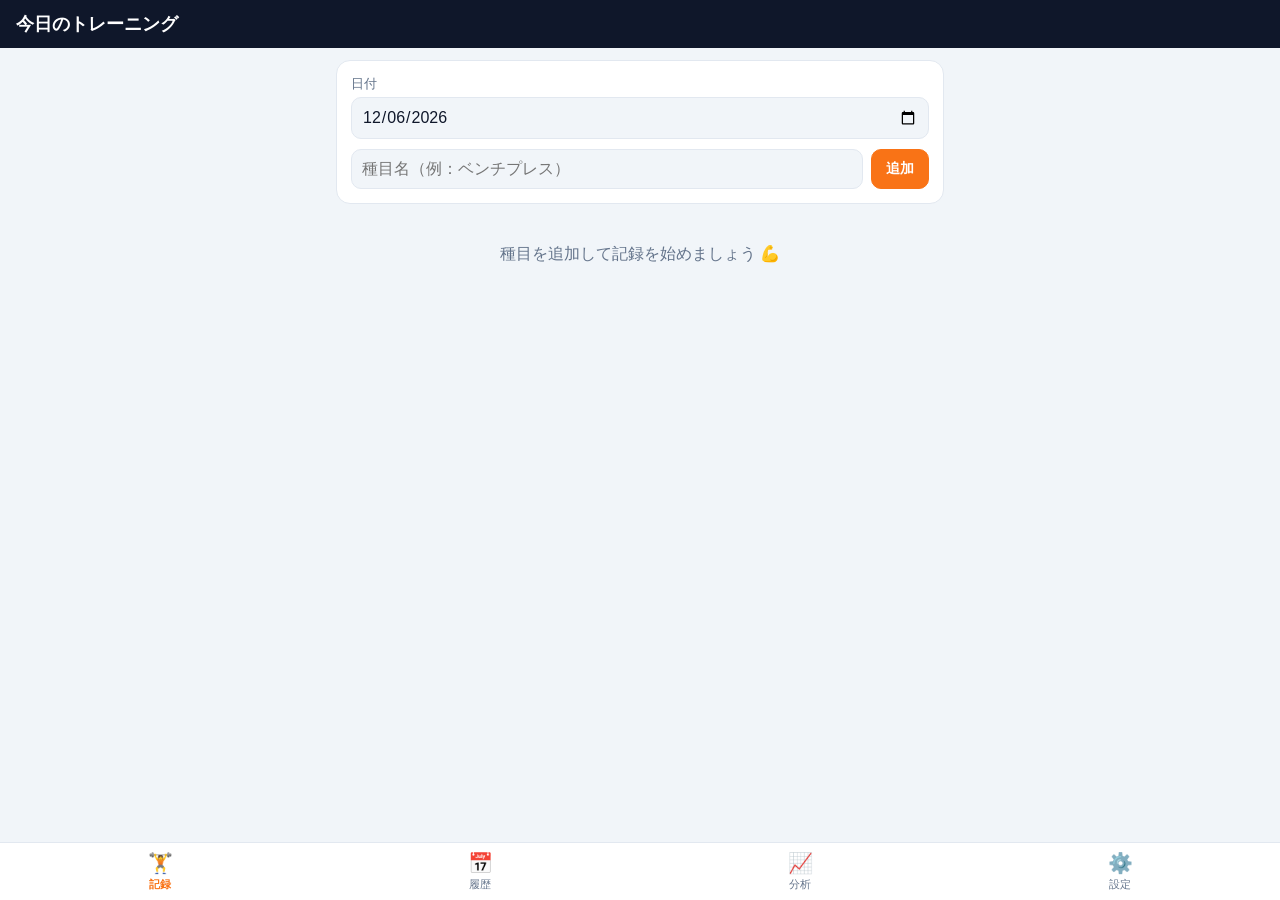
==== workout-app/index.html @ 1cf152ed "Add workout tracker web app Mobile-friendly PWA for logging sets, rest timer, history and per-exerci" ====
<!doctype html>
<html lang="ja">
<head>
  <meta charset="utf-8">
  <meta name="viewport" content="width=device-width, initial-scale=1, viewport-fit=cover">
  <meta name="theme-color" content="#0f172a">
  <title>筋トレ記録</title>
  <link rel="manifest" href="manifest.json">
  <link rel="icon" href="icon.svg" type="image/svg+xml">
  <link rel="apple-touch-icon" href="icon.svg">
  <link rel="stylesheet" href="style.css">
</head>
<body>
  <header class="topbar">
    <h1 id="view-title">今日のトレーニング</h1>
  </header>

  <main>
    <!-- 記録 -->
    <section id="view-today" class="view active">
      <div class="card">
        <label class="field">
          <span>日付</span>
          <input type="date" id="workout-date">
        </label>
        <div class="row">
          <input list="exercise-list" id="exercise-input" placeholder="種目名（例：ベンチプレス）" autocomplete="off">
          <button id="add-exercise" class="btn primary">追加</button>
        </div>
        <datalist id="exercise-list"></datalist>
      </div>

      <div id="today-entries"></div>
      <p id="today-empty" class="empty">種目を追加して記録を始めましょう 💪</p>
    </section>

    <!-- 履歴 -->
    <section id="view-history" class="view">
      <div id="history-list"></div>
      <p id="history-empty" class="empty">まだ記録がありません</p>
    </section>

    <!-- 分析 -->
    <section id="view-stats" class="view">
      <div class="card">
        <label class="field">
          <span>種目</span>
          <select id="stats-exercise"></select>
        </label>
        <div class="stat-grid">
          <div class="stat"><span class="stat-label">最大重量</span><span id="stat-max" class="stat-value">-</span></div>
          <div class="stat"><span class="stat-label">推定1RM</span><span id="stat-1rm" class="stat-value">-</span></div>
          <div class="stat"><span class="stat-label">実施回数</span><span id="stat-sessions" class="stat-value">-</span></div>
          <div class="stat"><span class="stat-label">総ボリューム</span><span id="stat-volume" class="stat-value">-</span></div>
        </div>
      </div>
      <div class="card">
        <h2 class="card-title">推定1RMの推移</h2>
        <canvas id="stats-chart" height="220"></canvas>
        <p id="chart-empty" class="empty small">データが2日分以上になるとグラフが表示されます</p>
      </div>
      <div class="card">
        <h2 class="card-title">直近7日間</h2>
        <div class="stat-grid">
          <div class="stat"><span class="stat-label">トレーニング日数</span><span id="week-days" class="stat-value">-</span></div>
          <div class="stat"><span class="stat-label">総セット数</span><span id="week-sets" class="stat-value">-</span></div>
        </div>
      </div>
    </section>

    <!-- 設定 -->
    <section id="view-settings" class="view">
      <div class="card">
        <h2 class="card-title">レストタイマー</h2>
        <label class="field">
          <span>デフォルト秒数</span>
          <input type="number" id="rest-default" min="10" max="600" step="10">
        </label>
        <label class="field checkbox">
          <input type="checkbox" id="rest-auto">
          <span>セット完了時に自動でタイマー開始</span>
        </label>
      </div>
      <div class="card">
        <h2 class="card-title">データ</h2>
        <p class="note">データはこの端末のブラウザ内にだけ保存されます。機種変更前などにはバックアップしてください。</p>
        <div class="row wrap">
          <button id="export-data" class="btn">バックアップを保存</button>
          <label class="btn">
            バックアップを読み込む
            <input type="file" id="import-data" accept="application/json" hidden>
          </label>
          <button id="clear-data" class="btn danger">全データ削除</button>
        </div>
      </div>
    </section>
  </main>

  <!-- レストタイマー -->
  <div id="timer" class="timer hidden">
    <button id="timer-minus" class="btn small">-15</button>
    <span id="timer-display">1:30</span>
    <button id="timer-plus" class="btn small">+15</button>
    <button id="timer-stop" class="btn small">停止</button>
  </div>

  <nav class="tabbar">
    <button data-view="today" class="tab active"><span>🏋️</span>記録</button>
    <button data-view="history" class="tab"><span>📅</span>履歴</button>
    <button data-view="stats" class="tab"><span>📈</span>分析</button>
    <button data-view="settings" class="tab"><span>⚙️</span>設定</button>
  </nav>

  <script src="app.js"></script>
</body>
</html>
---- workout-app/style.css ----
:root {
  --bg: #f1f5f9;
  --surface: #ffffff;
  --text: #0f172a;
  --muted: #64748b;
  --border: #e2e8f0;
  --primary: #f97316;
  --primary-text: #ffffff;
  --done: #dcfce7;
  --danger: #dc2626;
  --topbar: #0f172a;
  --topbar-text: #ffffff;
}

@media (prefers-color-scheme: dark) {
  :root {
    --bg: #0b1120;
    --surface: #1e293b;
    --text: #e2e8f0;
    --muted: #94a3b8;
    --border: #334155;
    --done: #14532d;
    --topbar: #020617;
  }
}

* { box-sizing: border-box; }

body {
  margin: 0;
  font-family: -apple-system, BlinkMacSystemFont, "Hiragino Sans", "Noto Sans JP", sans-serif;
  background: var(--bg);
  color: var(--text);
  padding-bottom: calc(72px + env(safe-area-inset-bottom));
}

.topbar {
  position: sticky;
  top: 0;
  z-index: 10;
  background: var(--topbar);
  color: var(--topbar-text);
  padding: calc(12px + env(safe-area-inset-top)) 16px 12px;
}
.topbar h1 { margin: 0; font-size: 18px; }

main { max-width: 640px; margin: 0 auto; padding: 12px 16px 80px; }

.view { display: none; }
.view.active { display: block; }

.card {
  background: var(--surface);
  border: 1px solid var(--border);
  border-radius: 14px;
  padding: 14px;
  margin-bottom: 12px;
}
.card-title { font-size: 15px; margin: 0 0 10px; }

.row { display: flex; gap: 8px; align-items: center; }
.row.wrap { flex-wrap: wrap; }

.field { display: flex; flex-direction: column; gap: 4px; margin-bottom: 10px; font-size: 13px; color: var(--muted); }
.field.checkbox { flex-direction: row; align-items: center; gap: 8px; color: var(--text); }

input, select {
  font: inherit;
  font-size: 16px; /* iOSのズーム防止 */
  color: var(--text);
  background: var(--bg);
  border: 1px solid var(--border);
  border-radius: 10px;
  padding: 10px;
  min-width: 0;
}
.row > input { flex: 1; }

.btn {
  font: inherit;
  font-size: 14px;
  border: 1px solid var(--border);
  background: var(--surface);
  color: var(--text);
  border-radius: 10px;
  padding: 10px 14px;
  cursor: pointer;
  white-space: nowrap;
}
.btn.primary { background: var(--primary); border-color: var(--primary); color: var(--primary-text); font-weight: bold; }
.btn.danger { color: var(--danger); border-color: var(--danger); }
.btn.small { padding: 6px 10px; font-size: 13px; }
.btn.ghost { border: none; background: none; color: var(--muted); }

.empty { text-align: center; color: var(--muted); padding: 24px 0; }
.empty.small { padding: 8px 0; font-size: 13px; }
.note { font-size: 13px; color: var(--muted); margin-top: 0; }

/* 種目カード */
.entry-head { display: flex; justify-content: space-between; align-items: center; margin-bottom: 4px; }
.entry-name { font-weight: bold; font-size: 16px; }
.entry-prev { font-size: 12px; color: var(--muted); margin-bottom: 8px; }

.set-row {
  display: grid;
  grid-template-columns: 28px 1fr 1fr 44px 32px;
  gap: 6px;
  align-items: center;
  padding: 4px;
  border-radius: 8px;
}
.set-row.done { background: var(--done); }
.set-row input { padding: 8px; text-align: center; width: 100%; }
.set-num { text-align: center; color: var(--muted); font-size: 13px; }
.set-labels { font-size: 11px; color: var(--muted); }
.set-labels span { text-align: center; }
.check {
  width: 40px; height: 36px;
  border-radius: 8px;
  border: 1px solid var(--border);
  background: var(--surface);
  font-size: 16px;
  cursor: pointer;
}
.set-row.done .check { background: #16a34a; color: #fff; border-color: #16a34a; }
.remove { border: none; background: none; color: var(--muted); font-size: 16px; cursor: pointer; }

.entry-actions { display: flex; gap: 8px; margin-top: 8px; }

/* 履歴 */
.history-day summary { cursor: pointer; list-style: none; display: flex; justify-content: space-between; }
.history-day summary::-webkit-details-marker { display: none; }
.history-date { font-weight: bold; }
.history-meta { color: var(--muted); font-size: 13px; }
.history-ex { margin-top: 10px; font-size: 14px; }
.history-ex strong { display: block; }
.history-sets { color: var(--muted); }

/* 分析 */
.stat-grid { display: grid; grid-template-columns: 1fr 1fr; gap: 8px; }
.stat { background: var(--bg); border-radius: 10px; padding: 10px; display: flex; flex-direction: column; }
.stat-label { font-size: 12px; color: var(--muted); }
.stat-value { font-size: 20px; font-weight: bold; }
canvas { width: 100%; display: block; }

/* タイマー */
.timer {
  position: fixed;
  left: 50%;
  transform: translateX(-50%);
  bottom: calc(80px + env(safe-area-inset-bottom));
  background: var(--topbar);
  color: #fff;
  border-radius: 999px;
  padding: 8px 12px;
  display: flex;
  align-items: center;
  gap: 8px;
  box-shadow: 0 6px 20px rgba(0,0,0,.25);
  z-index: 20;
}
.timer.hidden { display: none; }
.timer.finished { background: var(--primary); }
#timer-display { font-size: 22px; font-weight: bold; font-variant-numeric: tabular-nums; min-width: 60px; text-align: center; }

/* タブバー */
.tabbar {
  position: fixed;
  bottom: 0; left: 0; right: 0;
  display: flex;
  background: var(--surface);
  border-top: 1px solid var(--border);
  padding-bottom: env(safe-area-inset-bottom);
  z-index: 10;
}
.tab {
  flex: 1;
  border: none;
  background: none;
  color: var(--muted);
  font: inherit;
  font-size: 11px;
  padding: 8px 0;
  display: flex;
  flex-direction: column;
  align-items: center;
  gap: 2px;
  cursor: pointer;
}
.tab span { font-size: 20px; }
.tab.active { color: var(--primary); font-weight: bold; }
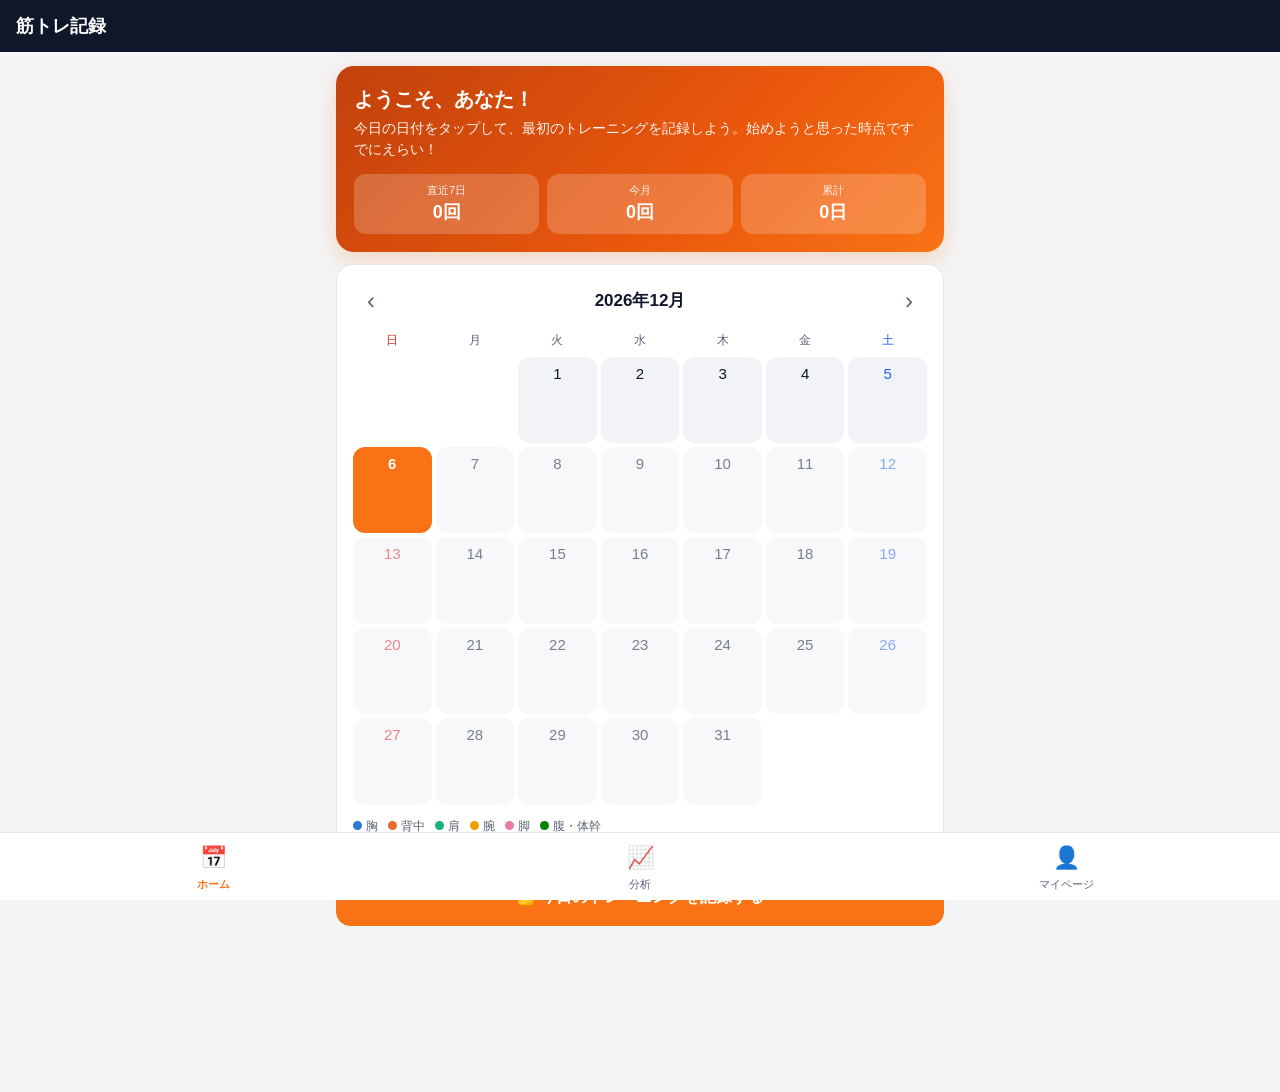
==== commit 57032da8: "Rebuild workout app: calendar, body-part picker, exercise demos, daily memo, calories, coaching - Ca" ====
--- a/workout-app/index.html
+++ b/workout-app/index.html
@@ -4,6 +4,8 @@
   <meta charset="utf-8">
   <meta name="viewport" content="width=device-width, initial-scale=1, viewport-fit=cover">
   <meta name="theme-color" content="#0f172a">
+  <meta name="apple-mobile-web-app-capable" content="yes">
+  <meta name="apple-mobile-web-app-title" content="筋トレ記録">
   <title>筋トレ記録</title>
   <link rel="manifest" href="manifest.json">
   <link rel="icon" href="icon.svg" type="image/svg+xml">
@@ -12,105 +14,219 @@
 </head>
 <body>
   <header class="topbar">
-    <h1 id="view-title">今日のトレーニング</h1>
+    <button id="back-btn" class="back-btn" hidden aria-label="カレンダーに戻る">‹ カレンダー</button>
+    <h1 id="view-title">筋トレ記録</h1>
   </header>
 
   <main>
-    <!-- 記録 -->
-    <section id="view-today" class="view active">
-      <div class="card">
-        <label class="field">
-          <span>日付</span>
-          <input type="date" id="workout-date">
-        </label>
-        <div class="row">
-          <input list="exercise-list" id="exercise-input" placeholder="種目名（例：ベンチプレス）" autocomplete="off">
-          <button id="add-exercise" class="btn primary">追加</button>
-        </div>
-        <datalist id="exercise-list"></datalist>
-      </div>
-
-      <div id="today-entries"></div>
-      <p id="today-empty" class="empty">種目を追加して記録を始めましょう 💪</p>
-    </section>
-
-    <!-- 履歴 -->
-    <section id="view-history" class="view">
-      <div id="history-list"></div>
-      <p id="history-empty" class="empty">まだ記録がありません</p>
+    <!-- ホーム：カレンダー -->
+    <section id="view-home" class="view active">
+      <div class="hero">
+        <p id="home-hero-big" class="hero-big"></p>
+        <p id="home-hero-small" class="hero-small"></p>
+        <div class="hero-stats">
+          <div><span>直近7日</span><strong id="home-week">-</strong></div>
+          <div><span>今月</span><strong id="home-month">-</strong></div>
+          <div><span>累計</span><strong id="home-total">-</strong></div>
+        </div>
+      </div>
+
+      <div class="card calendar">
+        <div class="cal-head">
+          <button id="cal-prev" class="btn ghost" aria-label="前の月">‹</button>
+          <h2 id="cal-title"></h2>
+          <button id="cal-next" class="btn ghost" aria-label="次の月">›</button>
+        </div>
+        <div id="cal-grid" class="cal-grid"></div>
+        <div id="legend" class="legend"></div>
+      </div>
+
+      <button id="cal-today" class="btn primary big">💪 今日のトレーニングを記録する</button>
+    </section>
+
+    <!-- 1日の画面 -->
+    <section id="view-day" class="view">
+      <div id="day-banner" class="day-banner"></div>
+      <div class="seg">
+        <button class="seg-btn active" data-seg="train">💪 トレーニング</button>
+        <button class="seg-btn" data-seg="memo">📝 メモ・カロリー</button>
+      </div>
+
+      <div id="day-train">
+        <h2 class="section-title">部位を選ぶ</h2>
+        <div id="part-grid" class="part-grid"></div>
+        <h2 class="section-title">記録</h2>
+        <div id="entries"></div>
+        <p id="entries-empty" class="empty">上の部位をタップして種目を追加しよう！</p>
+      </div>
+
+      <div id="day-memo" hidden>
+        <div class="card">
+          <h2 class="card-title">⚡ 消費カロリー・代謝</h2>
+          <div id="energy"></div>
+        </div>
+
+        <div class="card">
+          <h2 class="card-title">⚖️ 体重</h2>
+          <label class="field inline"><input type="number" id="memo-weight" inputmode="decimal" step="0.1" min="0" placeholder="例：65.0"><span>kg</span></label>
+        </div>
+
+        <div class="card">
+          <h2 class="card-title">😴 睡眠</h2>
+          <div class="row two">
+            <label class="field"><span>寝た時刻</span><input type="time" id="memo-bed"></label>
+            <label class="field"><span>起きた時刻</span><input type="time" id="memo-wake"></label>
+          </div>
+          <p id="sleep-result" class="result"></p>
+        </div>
+
+        <div class="card">
+          <h2 class="card-title">🍚 食事</h2>
+          <div id="meal-list"></div>
+          <p class="note small">kcalがわからなければ空欄でOK（メモだけでも十分えらい！）</p>
+        </div>
+
+        <div class="card">
+          <h2 class="card-title">🚶 今日の活動</h2>
+          <div id="activity-list"></div>
+          <div class="row act-add">
+            <select id="activity-type" aria-label="活動の種類"></select>
+            <input type="number" id="activity-min" inputmode="numeric" min="1" placeholder="分" aria-label="時間（分）">
+            <button id="activity-add" class="btn primary">追加</button>
+          </div>
+          <label class="field inline top-gap"><span>筋トレ時間</span><input type="number" id="memo-training-min" inputmode="numeric" min="0" placeholder="自動"><span>分</span></label>
+          <p id="training-min-auto" class="note small"></p>
+        </div>
+
+        <div class="card">
+          <h2 class="card-title">✏️ ひとことメモ</h2>
+          <textarea id="memo-note" rows="3" placeholder="体調・気分・できたことなど"></textarea>
+        </div>
+      </div>
     </section>
 
     <!-- 分析 -->
     <section id="view-stats" class="view">
-      <div class="card">
-        <label class="field">
-          <span>種目</span>
-          <select id="stats-exercise"></select>
+      <div class="seg">
+        <button class="seg-btn period-btn active" data-days="7">週（直近7日）</button>
+        <button class="seg-btn period-btn" data-days="30">月（直近30日）</button>
+      </div>
+      <p id="st-range" class="note center"></p>
+      <div class="stat-grid">
+        <div class="stat"><span class="stat-label">トレーニング日数</span><span id="st-days" class="stat-value">-</span></div>
+        <div class="stat"><span class="stat-label">総セット数</span><span id="st-sets" class="stat-value">-</span></div>
+        <div class="stat"><span class="stat-label">平均睡眠</span><span id="st-sleep" class="stat-value">-</span></div>
+        <div class="stat"><span class="stat-label">平均消費カロリー</span><span id="st-energy" class="stat-value">-</span></div>
+      </div>
+
+      <div class="card">
+        <h2 class="card-title">🧑‍🏫 コーチからのアドバイス</h2>
+        <ul id="advice" class="advice-list"></ul>
+      </div>
+
+      <div class="card">
+        <h2 class="card-title">部位ごとのセット数</h2>
+        <p class="note small">縦線は目安（週あたり：胸・背中・脚 10、肩・腕 8、腹 6セット）</p>
+        <div id="part-bars"></div>
+      </div>
+
+      <div class="card">
+        <h2 class="card-title">種目ごとの成長（推定1RM）</h2>
+        <select id="st-exercise" aria-label="種目"></select>
+        <p id="st-best" class="result"></p>
+        <div id="chart-1rm" class="chart-box"></div>
+      </div>
+
+      <div class="card">
+        <h2 class="card-title">体重の推移</h2>
+        <div id="chart-weight" class="chart-box"></div>
+      </div>
+    </section>
+
+    <!-- マイページ -->
+    <section id="view-me" class="view">
+      <p id="me-hello" class="hello"></p>
+      <form id="profile-form" class="card" onsubmit="return false">
+        <h2 class="card-title">👤 プロフィール</h2>
+        <label class="field"><span>ニックネーム</span><input id="pf-name" placeholder="例：たろう" autocomplete="nickname"></label>
+        <div class="row two">
+          <label class="field"><span>性別</span>
+            <select id="pf-sex"><option value="">選択</option><option value="male">男性</option><option value="female">女性</option><option value="other">その他・回答しない</option></select>
+          </label>
+          <label class="field"><span>年齢</span><input type="number" id="pf-age" inputmode="numeric" min="10" max="100" placeholder="歳"></label>
+        </div>
+        <div class="row two">
+          <label class="field"><span>身長 (cm)</span><input type="number" id="pf-height" inputmode="decimal" step="0.1" placeholder="例：170"></label>
+          <label class="field"><span>体重 (kg)</span><input type="number" id="pf-weight" inputmode="decimal" step="0.1" placeholder="例：65"></label>
+        </div>
+        <label class="field"><span>目標</span>
+          <select id="pf-goal"><option value="keep">健康維持</option><option value="bulk">筋肉を増やしたい</option><option value="diet">ダイエットしたい</option></select>
         </label>
-        <div class="stat-grid">
-          <div class="stat"><span class="stat-label">最大重量</span><span id="stat-max" class="stat-value">-</span></div>
-          <div class="stat"><span class="stat-label">推定1RM</span><span id="stat-1rm" class="stat-value">-</span></div>
-          <div class="stat"><span class="stat-label">実施回数</span><span id="stat-sessions" class="stat-value">-</span></div>
-          <div class="stat"><span class="stat-label">総ボリューム</span><span id="stat-volume" class="stat-value">-</span></div>
-        </div>
-      </div>
-      <div class="card">
-        <h2 class="card-title">推定1RMの推移</h2>
-        <canvas id="stats-chart" height="220"></canvas>
-        <p id="chart-empty" class="empty small">データが2日分以上になるとグラフが表示されます</p>
-      </div>
-      <div class="card">
-        <h2 class="card-title">直近7日間</h2>
-        <div class="stat-grid">
-          <div class="stat"><span class="stat-label">トレーニング日数</span><span id="week-days" class="stat-value">-</span></div>
-          <div class="stat"><span class="stat-label">総セット数</span><span id="week-sets" class="stat-value">-</span></div>
-        </div>
-      </div>
-    </section>
-
-    <!-- 設定 -->
-    <section id="view-settings" class="view">
-      <div class="card">
-        <h2 class="card-title">レストタイマー</h2>
-        <label class="field">
-          <span>デフォルト秒数</span>
-          <input type="number" id="rest-default" min="10" max="600" step="10">
-        </label>
-        <label class="field checkbox">
-          <input type="checkbox" id="rest-auto">
-          <span>セット完了時に自動でタイマー開始</span>
-        </label>
-      </div>
-      <div class="card">
-        <h2 class="card-title">データ</h2>
-        <p class="note">データはこの端末のブラウザ内にだけ保存されます。機種変更前などにはバックアップしてください。</p>
+        <p class="note small">日々の体重は「メモ・カロリー」で記録すると、計算に自動で反映されます。</p>
+      </form>
+
+      <div class="card">
+        <h2 class="card-title">📊 あなたの数値</h2>
+        <div id="me-computed" class="stat-grid"></div>
+      </div>
+
+      <div class="card">
+        <h2 class="card-title">⏱ レストタイマー</h2>
+        <label class="field inline"><span>休憩時間</span><input type="number" id="rest-default" min="10" max="600" step="10"><span>秒</span></label>
+        <label class="field checkbox"><input type="checkbox" id="rest-auto"><span>セット完了で自動スタート</span></label>
+      </div>
+
+      <div class="card">
+        <h2 class="card-title">💾 データ</h2>
+        <p class="note">データはこのスマホの中だけに保存されます。機種変更前にはバックアップを保存してください。</p>
         <div class="row wrap">
           <button id="export-data" class="btn">バックアップを保存</button>
-          <label class="btn">
-            バックアップを読み込む
-            <input type="file" id="import-data" accept="application/json" hidden>
-          </label>
+          <label class="btn">バックアップを読み込む<input type="file" id="import-data" accept="application/json" hidden></label>
           <button id="clear-data" class="btn danger">全データ削除</button>
         </div>
       </div>
     </section>
   </main>
+
+  <!-- ボトムシート -->
+  <div id="sheet" class="sheet">
+    <div id="sheet-backdrop" class="sheet-backdrop"></div>
+    <div class="sheet-panel" role="dialog" aria-modal="true">
+      <button id="sheet-close" class="sheet-close" aria-label="閉じる">✕</button>
+      <div id="sheet-body"></div>
+    </div>
+  </div>
+
+  <!-- お祝い -->
+  <div id="celebrate" class="celebrate" role="status">
+    <div id="confetti" class="confetti"></div>
+    <div class="celebrate-box">
+      <div id="celebrate-emoji" class="celebrate-emoji"></div>
+      <p id="celebrate-title" class="celebrate-title"></p>
+      <p id="celebrate-sub" class="celebrate-sub"></p>
+      <span class="note small">タップで閉じる</span>
+    </div>
+  </div>
+
+  <div id="toast" class="toast" role="status"></div>
 
   <!-- レストタイマー -->
   <div id="timer" class="timer hidden">
+    <span id="timer-label" class="timer-label">休憩</span>
     <button id="timer-minus" class="btn small">-15</button>
     <span id="timer-display">1:30</span>
     <button id="timer-plus" class="btn small">+15</button>
-    <button id="timer-stop" class="btn small">停止</button>
+    <button id="timer-stop" class="btn small">✕</button>
   </div>
 
   <nav class="tabbar">
-    <button data-view="today" class="tab active"><span>🏋️</span>記録</button>
-    <button data-view="history" class="tab"><span>📅</span>履歴</button>
+    <button data-view="home" class="tab active"><span>📅</span>ホーム</button>
     <button data-view="stats" class="tab"><span>📈</span>分析</button>
-    <button data-view="settings" class="tab"><span>⚙️</span>設定</button>
+    <button data-view="me" class="tab"><span>👤</span>マイページ</button>
   </nav>
 
+  <script src="exercises.js"></script>
+  <script src="figure.js"></script>
   <script src="app.js"></script>
 </body>
 </html>
--- a/workout-app/style.css
+++ b/workout-app/style.css
@@ -1,191 +1,348 @@
 :root {
-  --bg: #f1f5f9;
+  --bg: #f4f5f7;
   --surface: #ffffff;
+  --surface-2: #f1f3f6;
   --text: #0f172a;
-  --muted: #64748b;
-  --border: #e2e8f0;
+  --muted: #5b6474;
+  --border: #e3e6eb;
   --primary: #f97316;
-  --primary-text: #ffffff;
+  --primary-soft: #fff1e6;
+  --on-primary: #ffffff;
   --done: #dcfce7;
+  --done-strong: #16a34a;
   --danger: #dc2626;
   --topbar: #0f172a;
-  --topbar-text: #ffffff;
-}
-
+  --good: #e8f7ee;
+  --warn: #fff4e0;
+  --tip: #eaf2fd;
+  --fig: #1e293b;
+  --fig-prop: #94a3b8;
+  --grid: #e3e6eb;
+  --series: #2a78d6;
+  color-scheme: light;
+}
 @media (prefers-color-scheme: dark) {
-  :root {
+  :root:not([data-theme="light"]) {
     --bg: #0b1120;
-    --surface: #1e293b;
-    --text: #e2e8f0;
-    --muted: #94a3b8;
-    --border: #334155;
-    --done: #14532d;
+    --surface: #161e2e;
+    --surface-2: #1f2a3d;
+    --text: #e8edf5;
+    --muted: #9aa5b8;
+    --border: #2b364a;
+    --primary-soft: #3a2413;
+    --done: #12391f;
     --topbar: #020617;
+    --good: #13301f;
+    --warn: #3a2a10;
+    --tip: #14253d;
+    --fig: #e2e8f0;
+    --fig-prop: #64748b;
+    --grid: #2b364a;
+    --series: #3987e5;
+    color-scheme: dark;
   }
 }
-
-* { box-sizing: border-box; }
+:root[data-theme="dark"] {
+  --bg: #0b1120; --surface: #161e2e; --surface-2: #1f2a3d; --text: #e8edf5; --muted: #9aa5b8;
+  --border: #2b364a; --primary-soft: #3a2413; --done: #12391f; --topbar: #020617; --good: #13301f;
+  --warn: #3a2a10; --tip: #14253d; --fig: #e2e8f0; --fig-prop: #64748b; --grid: #2b364a; --series: #3987e5;
+  color-scheme: dark;
+}
+
+* { box-sizing: border-box; -webkit-tap-highlight-color: transparent; }
+[hidden] { display: none !important; }
 
 body {
   margin: 0;
   font-family: -apple-system, BlinkMacSystemFont, "Hiragino Sans", "Noto Sans JP", sans-serif;
   background: var(--bg);
   color: var(--text);
-  padding-bottom: calc(72px + env(safe-area-inset-bottom));
-}
+  padding-bottom: calc(76px + env(safe-area-inset-bottom));
+  line-height: 1.5;
+}
+body.no-scroll { overflow: hidden; }
 
 .topbar {
-  position: sticky;
-  top: 0;
-  z-index: 10;
-  background: var(--topbar);
-  color: var(--topbar-text);
+  position: sticky; top: 0; z-index: 10;
+  background: var(--topbar); color: #fff;
   padding: calc(12px + env(safe-area-inset-top)) 16px 12px;
-}
-.topbar h1 { margin: 0; font-size: 18px; }
-
-main { max-width: 640px; margin: 0 auto; padding: 12px 16px 80px; }
-
+  display: flex; align-items: center; gap: 8px; min-height: 52px;
+}
+.topbar h1 { margin: 0; font-size: 18px; flex: 1; }
+.back-btn { background: none; border: none; color: #fdba74; font: inherit; font-size: 15px; padding: 4px 6px 4px 0; cursor: pointer; }
+
+main { max-width: 640px; margin: 0 auto; padding: 14px 16px 90px; }
 .view { display: none; }
-.view.active { display: block; }
-
-.card {
-  background: var(--surface);
-  border: 1px solid var(--border);
-  border-radius: 14px;
-  padding: 14px;
-  margin-bottom: 12px;
-}
-.card-title { font-size: 15px; margin: 0 0 10px; }
+.view.active { display: block; animation: fade .2s ease; }
+@keyframes fade { from { opacity: 0; transform: translateY(4px); } to { opacity: 1; transform: none; } }
+
+.card { background: var(--surface); border: 1px solid var(--border); border-radius: 16px; padding: 16px; margin-bottom: 12px; }
+.card-title { font-size: 16px; margin: 0 0 12px; }
+.section-title { font-size: 15px; margin: 18px 2px 10px; color: var(--muted); }
+.sub-title { font-size: 15px; margin: 16px 0 6px; }
 
 .row { display: flex; gap: 8px; align-items: center; }
 .row.wrap { flex-wrap: wrap; }
+.row.two > * { flex: 1; min-width: 0; }
+.top-gap { margin-top: 14px; }
 
 .field { display: flex; flex-direction: column; gap: 4px; margin-bottom: 10px; font-size: 13px; color: var(--muted); }
-.field.checkbox { flex-direction: row; align-items: center; gap: 8px; color: var(--text); }
-
-input, select {
-  font: inherit;
-  font-size: 16px; /* iOSのズーム防止 */
-  color: var(--text);
-  background: var(--bg);
-  border: 1px solid var(--border);
-  border-radius: 10px;
-  padding: 10px;
-  min-width: 0;
-}
-.row > input { flex: 1; }
+.field.inline { flex-direction: row; align-items: center; gap: 8px; }
+.field.inline input { flex: 1; }
+.field.checkbox { flex-direction: row; align-items: center; gap: 8px; color: var(--text); font-size: 14px; }
+
+input, select, textarea {
+  font: inherit; font-size: 16px; color: var(--text);
+  background: var(--surface-2); border: 1px solid var(--border); border-radius: 10px;
+  padding: 10px; min-width: 0; width: 100%;
+}
+input[type="checkbox"] { width: 20px; height: 20px; }
+textarea { resize: vertical; }
+input:focus, select:focus, textarea:focus { outline: 2px solid var(--primary); outline-offset: -1px; }
 
 .btn {
-  font: inherit;
-  font-size: 14px;
-  border: 1px solid var(--border);
-  background: var(--surface);
-  color: var(--text);
-  border-radius: 10px;
-  padding: 10px 14px;
-  cursor: pointer;
-  white-space: nowrap;
-}
-.btn.primary { background: var(--primary); border-color: var(--primary); color: var(--primary-text); font-weight: bold; }
+  font: inherit; font-size: 14px; border: 1px solid var(--border); background: var(--surface); color: var(--text);
+  border-radius: 12px; padding: 10px 14px; cursor: pointer; white-space: nowrap; text-decoration: none;
+  display: inline-flex; align-items: center; justify-content: center; gap: 4px;
+}
+.btn:active { transform: scale(.97); }
+.btn.primary { background: var(--primary); border-color: var(--primary); color: var(--on-primary); font-weight: bold; }
+.btn.primary:disabled { opacity: .5; }
 .btn.danger { color: var(--danger); border-color: var(--danger); }
-.btn.small { padding: 6px 10px; font-size: 13px; }
+.btn.small { padding: 6px 10px; font-size: 13px; border-radius: 10px; }
 .btn.ghost { border: none; background: none; color: var(--muted); }
-
-.empty { text-align: center; color: var(--muted); padding: 24px 0; }
-.empty.small { padding: 8px 0; font-size: 13px; }
-.note { font-size: 13px; color: var(--muted); margin-top: 0; }
-
-/* 種目カード */
-.entry-head { display: flex; justify-content: space-between; align-items: center; margin-bottom: 4px; }
-.entry-name { font-weight: bold; font-size: 16px; }
+.btn.big { width: 100%; padding: 16px; font-size: 16px; border-radius: 14px; margin-top: 4px; }
+
+.empty { text-align: center; color: var(--muted); padding: 20px 0; }
+.note { font-size: 13px; color: var(--muted); margin: 0 0 8px; }
+.note.small { font-size: 12px; }
+.center { text-align: center; }
+.muted { color: var(--muted); }
+.result { font-size: 14px; font-weight: bold; margin: 4px 0 0; }
+
+/* ホーム */
+.hero {
+  background: linear-gradient(135deg, #c2410c, #ea580c 60%, #f97316);
+  color: #fff; border-radius: 18px; padding: 18px; margin-bottom: 12px;
+  box-shadow: 0 8px 24px rgba(249,115,22,.25);
+}
+.hero-big { font-size: 20px; font-weight: 800; margin: 0 0 4px; }
+.hero-small { font-size: 14px; margin: 0 0 14px; opacity: .95; }
+.hero-stats { display: grid; grid-template-columns: repeat(3, 1fr); gap: 8px; }
+.hero-stats div { background: rgba(255,255,255,.2); border-radius: 12px; padding: 8px; text-align: center; }
+.hero-stats span { display: block; font-size: 11px; opacity: .9; }
+.hero-stats strong { font-size: 18px; }
+
+.cal-head { display: flex; align-items: center; justify-content: space-between; margin-bottom: 6px; }
+.cal-head h2 { margin: 0; font-size: 17px; }
+.cal-head .btn { font-size: 24px; padding: 2px 14px; }
+.cal-grid { display: grid; grid-template-columns: repeat(7, 1fr); gap: 4px; }
+.cal-wd { text-align: center; font-size: 12px; color: var(--muted); padding: 4px 0; }
+.sun { color: #dc2626; }
+.sat { color: #2563eb; }
+.cal-day {
+  position: relative; aspect-ratio: 1 / 1.1; border: none; border-radius: 12px; background: var(--surface-2);
+  color: var(--text); font: inherit; cursor: pointer; display: flex; flex-direction: column; align-items: center;
+  justify-content: flex-start; padding: 6px 0 0; gap: 4px;
+}
+.cal-day.sun .cal-num { color: #dc2626; }
+.cal-day.sat .cal-num { color: #2563eb; }
+.cal-day.future { opacity: .55; }
+.cal-day.today { background: var(--primary); }
+.cal-day.today .cal-num { color: #fff; font-weight: 800; }
+.cal-num { font-size: 15px; }
+.cal-dots { display: flex; gap: 2px; flex-wrap: wrap; justify-content: center; max-width: 30px; }
+.cal-dots i { width: 7px; height: 7px; border-radius: 50%; display: block; box-shadow: 0 0 0 1.5px var(--surface-2); }
+.cal-day.today .cal-dots i { box-shadow: 0 0 0 1.5px #fff; }
+.cal-memo { position: absolute; right: 3px; bottom: 1px; font-size: 9px; }
+.legend { display: flex; flex-wrap: wrap; gap: 10px; margin-top: 12px; font-size: 12px; color: var(--muted); }
+.legend-item { display: inline-flex; align-items: center; gap: 4px; }
+.legend-item i { width: 9px; height: 9px; border-radius: 50%; display: inline-block; }
+
+/* 1日 */
+.day-banner { background: var(--primary-soft); border-radius: 14px; padding: 12px 14px; margin-bottom: 12px; display: flex; flex-direction: column; }
+.day-banner strong { font-size: 16px; }
+.day-banner span { font-size: 13px; color: var(--muted); }
+.seg { display: flex; background: var(--surface-2); border-radius: 12px; padding: 4px; gap: 4px; margin-bottom: 8px; }
+.seg-btn { flex: 1; border: none; background: none; font: inherit; font-size: 14px; color: var(--muted); padding: 10px 4px; border-radius: 9px; cursor: pointer; }
+.seg-btn.active { background: var(--surface); color: var(--text); font-weight: bold; box-shadow: 0 1px 4px rgba(0,0,0,.08); }
+
+.part-grid { display: grid; grid-template-columns: repeat(2, 1fr); gap: 10px; }
+.part-tile {
+  position: relative; border: 2px solid var(--pc); background: var(--surface); color: var(--text); border-radius: 18px;
+  padding: 18px 12px; font: inherit; cursor: pointer; display: flex; flex-direction: column; align-items: center; gap: 4px;
+  min-height: 108px; justify-content: center;
+}
+.part-tile::before { content: ""; position: absolute; inset: 0; border-radius: 16px; background: var(--pc); opacity: .1; }
+.part-tile:active { transform: scale(.97); }
+.part-icon { font-size: 34px; line-height: 1; }
+.part-name { font-size: 18px; font-weight: 800; }
+.part-badge { position: absolute; top: 8px; right: 8px; background: var(--pc); color: #fff; font-size: 11px; font-weight: bold; padding: 2px 8px; border-radius: 99px; }
+
+.chip { display: inline-block; font-size: 11px; font-weight: bold; padding: 1px 8px; border-radius: 99px; color: var(--text); border: 1.5px solid var(--pc); }
+.entry { border-left: 5px solid var(--pc); }
+.entry-head { display: flex; justify-content: space-between; align-items: flex-start; gap: 8px; margin-bottom: 4px; }
+.entry-name { font-weight: 800; font-size: 17px; margin-top: 2px; }
+.entry-tools { display: flex; gap: 4px; align-items: center; }
 .entry-prev { font-size: 12px; color: var(--muted); margin-bottom: 8px; }
-
-.set-row {
-  display: grid;
-  grid-template-columns: 28px 1fr 1fr 44px 32px;
-  gap: 6px;
-  align-items: center;
-  padding: 4px;
-  border-radius: 8px;
-}
+.set-row { display: grid; grid-template-columns: 26px 1fr 1fr 46px 28px; gap: 6px; align-items: center; padding: 4px; border-radius: 10px; }
 .set-row.done { background: var(--done); }
-.set-row input { padding: 8px; text-align: center; width: 100%; }
+.set-row input { padding: 8px 4px; text-align: center; }
 .set-num { text-align: center; color: var(--muted); font-size: 13px; }
-.set-labels { font-size: 11px; color: var(--muted); }
+.set-labels { font-size: 11px; color: var(--muted); padding-bottom: 0; }
 .set-labels span { text-align: center; }
-.check {
-  width: 40px; height: 36px;
-  border-radius: 8px;
-  border: 1px solid var(--border);
-  background: var(--surface);
-  font-size: 16px;
-  cursor: pointer;
-}
-.set-row.done .check { background: #16a34a; color: #fff; border-color: #16a34a; }
-.remove { border: none; background: none; color: var(--muted); font-size: 16px; cursor: pointer; }
-
-.entry-actions { display: flex; gap: 8px; margin-top: 8px; }
-
-/* 履歴 */
-.history-day summary { cursor: pointer; list-style: none; display: flex; justify-content: space-between; }
-.history-day summary::-webkit-details-marker { display: none; }
-.history-date { font-weight: bold; }
-.history-meta { color: var(--muted); font-size: 13px; }
-.history-ex { margin-top: 10px; font-size: 14px; }
-.history-ex strong { display: block; }
-.history-sets { color: var(--muted); }
+.check { width: 44px; height: 40px; border-radius: 10px; border: 1px solid var(--border); background: var(--surface); color: var(--muted); font-size: 18px; cursor: pointer; }
+.set-row.done .check { background: var(--done-strong); color: #fff; border-color: var(--done-strong); }
+.remove { border: none; background: none; color: var(--muted); font-size: 18px; cursor: pointer; padding: 4px; }
+.add-set { margin-top: 8px; }
+
+.meal-row { display: grid; grid-template-columns: 44px 1fr 76px; gap: 6px; align-items: center; margin-bottom: 8px; }
+.meal-label { font-size: 13px; font-weight: bold; }
+.act-row { display: grid; grid-template-columns: 1fr auto auto 28px; gap: 10px; align-items: center; padding: 6px 0; border-bottom: 1px solid var(--border); font-size: 14px; }
+.act-add { margin-top: 10px; }
+.act-add select { flex: 2; }
+.act-add input { flex: 1; }
+
+.energy-grid, .stat-grid { display: grid; grid-template-columns: 1fr 1fr; gap: 8px; margin-bottom: 12px; }
+.stat { background: var(--surface-2); border-radius: 12px; padding: 10px 12px; display: flex; flex-direction: column; }
+.card .stat-grid, .card .energy-grid { margin-bottom: 8px; }
+.stat.accent { background: var(--primary-soft); }
+.stat-label { font-size: 12px; color: var(--muted); }
+.stat-value { font-size: 20px; font-weight: 800; }
+.stat-value small { font-size: 12px; font-weight: normal; margin-left: 2px; color: var(--muted); }
+.energy-comment { background: var(--good); border-radius: 10px; padding: 10px; font-size: 14px; font-weight: bold; margin: 0 0 8px; }
 
 /* 分析 */
-.stat-grid { display: grid; grid-template-columns: 1fr 1fr; gap: 8px; }
-.stat { background: var(--bg); border-radius: 10px; padding: 10px; display: flex; flex-direction: column; }
-.stat-label { font-size: 12px; color: var(--muted); }
-.stat-value { font-size: 20px; font-weight: bold; }
-canvas { width: 100%; display: block; }
+.advice-list { list-style: none; padding: 0; margin: 0; display: flex; flex-direction: column; gap: 8px; }
+.advice { display: flex; gap: 10px; align-items: flex-start; border-radius: 12px; padding: 10px 12px; font-size: 14px; }
+.advice p { margin: 0; }
+.advice > span { font-size: 18px; line-height: 1.3; }
+.advice.good { background: var(--good); }
+.advice.warn { background: var(--warn); }
+.advice.tip { background: var(--tip); }
+
+.bar-row { margin-bottom: 14px; }
+.bar-head { display: flex; justify-content: space-between; align-items: baseline; font-size: 14px; gap: 6px; }
+.bar-name { font-weight: bold; display: inline-flex; align-items: center; gap: 6px; }
+.bar-name i { width: 10px; height: 10px; border-radius: 3px; display: inline-block; }
+.bar-val small { color: var(--muted); }
+.bar-track { position: relative; height: 12px; background: var(--surface-2); border-radius: 6px; margin: 4px 0; }
+.bar-fill { position: absolute; left: 0; top: 0; bottom: 0; border-radius: 0 4px 4px 0; min-width: 0; }
+.bar-target { position: absolute; top: -3px; bottom: -3px; width: 2px; background: var(--text); opacity: .6; }
+.bar-meta { font-size: 12px; color: var(--muted); }
+.status { font-size: 11px; font-weight: bold; padding: 1px 6px; border-radius: 6px; margin-left: 4px; }
+.s-ok { background: var(--good); }
+.s-mid { background: var(--tip); }
+.s-low { background: var(--warn); }
+
+.chart-box { position: relative; margin-top: 8px; }
+.chart { display: block; touch-action: pan-y; }
+.chart .grid { stroke: var(--grid); stroke-width: 1; }
+.chart .axis { fill: var(--muted); font-size: 11px; }
+.chart .series { fill: none; stroke: var(--series); stroke-width: 2; stroke-linejoin: round; }
+.chart .dot { fill: var(--series); stroke: var(--surface); stroke-width: 2; }
+.chart .cross { stroke: var(--muted); stroke-width: 1; stroke-dasharray: 3 3; }
+.chart .focus { fill: var(--surface); stroke: var(--series); stroke-width: 2.5; }
+.tooltip {
+  position: absolute; transform: translate(-50%, -100%); background: var(--topbar); color: #fff; border-radius: 8px;
+  padding: 4px 8px; font-size: 12px; pointer-events: none; display: flex; flex-direction: column; align-items: center; white-space: nowrap;
+}
+
+/* マイページ */
+.hello { font-weight: bold; font-size: 15px; margin: 0 0 12px; }
+
+/* ボトムシート */
+.sheet { position: fixed; inset: 0; z-index: 40; pointer-events: none; }
+.sheet-backdrop { position: absolute; inset: 0; background: rgba(0,0,0,.45); opacity: 0; transition: opacity .2s; }
+.sheet-panel {
+  position: absolute; left: 0; right: 0; bottom: 0; max-height: 90vh; overflow-y: auto; background: var(--surface);
+  border-radius: 20px 20px 0 0; padding: 18px 16px calc(24px + env(safe-area-inset-bottom));
+  transform: translateY(100%); transition: transform .25s ease, visibility 0s .25s; max-width: 640px; margin: 0 auto;
+  visibility: hidden;
+}
+.sheet.show { pointer-events: auto; }
+.sheet.show .sheet-backdrop { opacity: 1; }
+.sheet.show .sheet-panel { transform: none; visibility: visible; transition: transform .25s ease; }
+.sheet-close { position: absolute; top: 10px; right: 10px; border: none; background: var(--surface-2); color: var(--text); width: 34px; height: 34px; border-radius: 50%; font-size: 15px; cursor: pointer; }
+.sheet-title { margin: 4px 40px 8px 0; font-size: 20px; display: flex; align-items: center; gap: 8px; }
+.back-link { padding-left: 0; margin-bottom: 4px; }
+
+.ex-list { display: flex; flex-direction: column; gap: 8px; margin: 10px 0 14px; }
+.ex-item {
+  display: flex; align-items: center; gap: 12px; text-align: left; width: 100%; border: 1px solid var(--border);
+  background: var(--surface); color: var(--text); border-radius: 14px; padding: 8px 12px 8px 8px; font: inherit; cursor: pointer;
+}
+.ex-item.custom { cursor: default; }
+.ex-custom-add { display: flex; align-items: center; gap: 12px; flex: 1; border: none; background: none; color: inherit; font: inherit; text-align: left; cursor: pointer; padding: 0; }
+.ex-thumb { width: 72px; flex-shrink: 0; background: var(--surface-2); border-radius: 10px; }
+.ex-thumb-text { height: 58px; display: flex; align-items: center; justify-content: center; font-size: 26px; }
+.ex-text { flex: 1; display: flex; flex-direction: column; }
+.ex-text small { color: var(--muted); font-size: 12px; }
+.ex-arrow { font-size: 22px; color: var(--muted); }
+.ex-added { font-size: 11px; color: var(--done-strong); font-weight: bold; }
+.custom-row { margin-bottom: 4px; }
+
+.demo { background: var(--surface-2); border-radius: 16px; padding: 10px; margin: 10px 0; }
+.demo-stage { position: relative; }
+.demo-count { position: absolute; top: 6px; right: 8px; background: var(--primary); color: #fff; font-weight: bold; font-size: 13px; padding: 2px 10px; border-radius: 99px; }
+.demo-progress { height: 4px; background: var(--border); border-radius: 2px; overflow: hidden; margin: 6px 0; }
+.demo-progress span { display: block; height: 100%; width: 0; background: var(--primary); }
+.demo-cue { font-size: 14px; font-weight: bold; min-height: 22px; margin-bottom: 8px; }
+.demo-play { width: 100%; }
+.ex-info { display: grid; grid-template-columns: auto 1fr; gap: 4px 12px; font-size: 14px; margin: 12px 0 0; }
+.ex-info dt { color: var(--muted); }
+.ex-info dd { margin: 0; }
+.tips { margin: 0 0 14px; padding-left: 20px; font-size: 14px; }
+.tips li { margin-bottom: 4px; }
+.yt { width: 100%; margin-bottom: 8px; }
+
+/* 棒人間 */
+.fig { width: 100%; display: block; }
+.fig-limb { stroke: var(--fig); stroke-width: 7; stroke-linecap: round; stroke-linejoin: round; fill: none; }
+.fig-hl { stroke: var(--primary); }
+.fig-back { opacity: .4; }
+.fig-head { fill: var(--fig); }
+.fig-floor { stroke: var(--fig-prop); stroke-width: 2; }
+.fig-prop { stroke: var(--fig-prop); stroke-width: 4; stroke-linecap: round; fill: none; }
+.fig-prop-fill { fill: var(--fig-prop); }
+.fig-plate { fill: var(--muted); }
+.fig-hub { fill: var(--surface-2); }
+.fig-cable { stroke: var(--fig-prop); stroke-width: 1.5; }
+
+/* お祝い・トースト */
+.celebrate { position: fixed; inset: 0; z-index: 60; display: none; align-items: center; justify-content: center; background: rgba(15,23,42,.55); padding: 16px; }
+.celebrate.show { display: flex; animation: fade .2s ease; }
+.celebrate-box { position: relative; background: var(--surface); border-radius: 22px; padding: 26px 22px 16px; text-align: center; max-width: 340px; width: 100%; animation: pop .45s cubic-bezier(.2,1.6,.4,1); }
+@keyframes pop { from { transform: scale(.6); opacity: 0; } to { transform: none; opacity: 1; } }
+.celebrate-emoji { font-size: 64px; line-height: 1; animation: bounce 1s ease infinite; }
+@keyframes bounce { 0%,100% { transform: translateY(0); } 50% { transform: translateY(-10px); } }
+.celebrate-title { font-size: 20px; font-weight: 800; margin: 12px 0 4px; }
+.celebrate-sub { color: var(--muted); margin: 0 0 10px; }
+.confetti { position: absolute; inset: 0; overflow: hidden; pointer-events: none; }
+.confetti i { position: absolute; top: -12px; width: 8px; height: 14px; border-radius: 2px; animation: fall linear forwards; }
+@keyframes fall { to { top: 105%; transform: rotate(720deg); } }
+
+.toast {
+  position: fixed; left: 50%; top: calc(64px + env(safe-area-inset-top)); transform: translate(-50%, -20px); z-index: 50;
+  background: var(--topbar); color: #fff; padding: 10px 18px; border-radius: 99px; font-size: 14px; font-weight: bold;
+  opacity: 0; pointer-events: none; transition: all .25s; max-width: calc(100% - 32px); text-align: center; box-shadow: 0 6px 20px rgba(0,0,0,.25);
+}
+.toast.show { opacity: 1; transform: translate(-50%, 0); }
 
 /* タイマー */
 .timer {
-  position: fixed;
-  left: 50%;
-  transform: translateX(-50%);
-  bottom: calc(80px + env(safe-area-inset-bottom));
-  background: var(--topbar);
-  color: #fff;
-  border-radius: 999px;
-  padding: 8px 12px;
-  display: flex;
-  align-items: center;
-  gap: 8px;
-  box-shadow: 0 6px 20px rgba(0,0,0,.25);
-  z-index: 20;
+  position: fixed; left: 50%; transform: translateX(-50%); bottom: calc(82px + env(safe-area-inset-bottom));
+  background: var(--topbar); color: #fff; border-radius: 99px; padding: 8px 10px 8px 16px; display: flex; align-items: center; gap: 8px;
+  box-shadow: 0 6px 20px rgba(0,0,0,.3); z-index: 30;
 }
 .timer.hidden { display: none; }
 .timer.finished { background: var(--primary); }
-#timer-display { font-size: 22px; font-weight: bold; font-variant-numeric: tabular-nums; min-width: 60px; text-align: center; }
+.timer .btn { background: rgba(255,255,255,.12); color: #fff; border-color: transparent; }
+.timer-label { font-size: 12px; opacity: .85; white-space: nowrap; }
+#timer-display { font-size: 22px; font-weight: bold; font-variant-numeric: tabular-nums; min-width: 56px; text-align: center; }
 
 /* タブバー */
-.tabbar {
-  position: fixed;
-  bottom: 0; left: 0; right: 0;
-  display: flex;
-  background: var(--surface);
-  border-top: 1px solid var(--border);
-  padding-bottom: env(safe-area-inset-bottom);
-  z-index: 10;
-}
-.tab {
-  flex: 1;
-  border: none;
-  background: none;
-  color: var(--muted);
-  font: inherit;
-  font-size: 11px;
-  padding: 8px 0;
-  display: flex;
-  flex-direction: column;
-  align-items: center;
-  gap: 2px;
-  cursor: pointer;
-}
-.tab span { font-size: 20px; }
+.tabbar { position: fixed; bottom: 0; left: 0; right: 0; display: flex; background: var(--surface); border-top: 1px solid var(--border); padding-bottom: env(safe-area-inset-bottom); z-index: 20; }
+.tab { flex: 1; border: none; background: none; color: var(--muted); font: inherit; font-size: 11px; padding: 8px 0; display: flex; flex-direction: column; align-items: center; gap: 2px; cursor: pointer; }
+.tab span { font-size: 22px; }
 .tab.active { color: var(--primary); font-weight: bold; }
